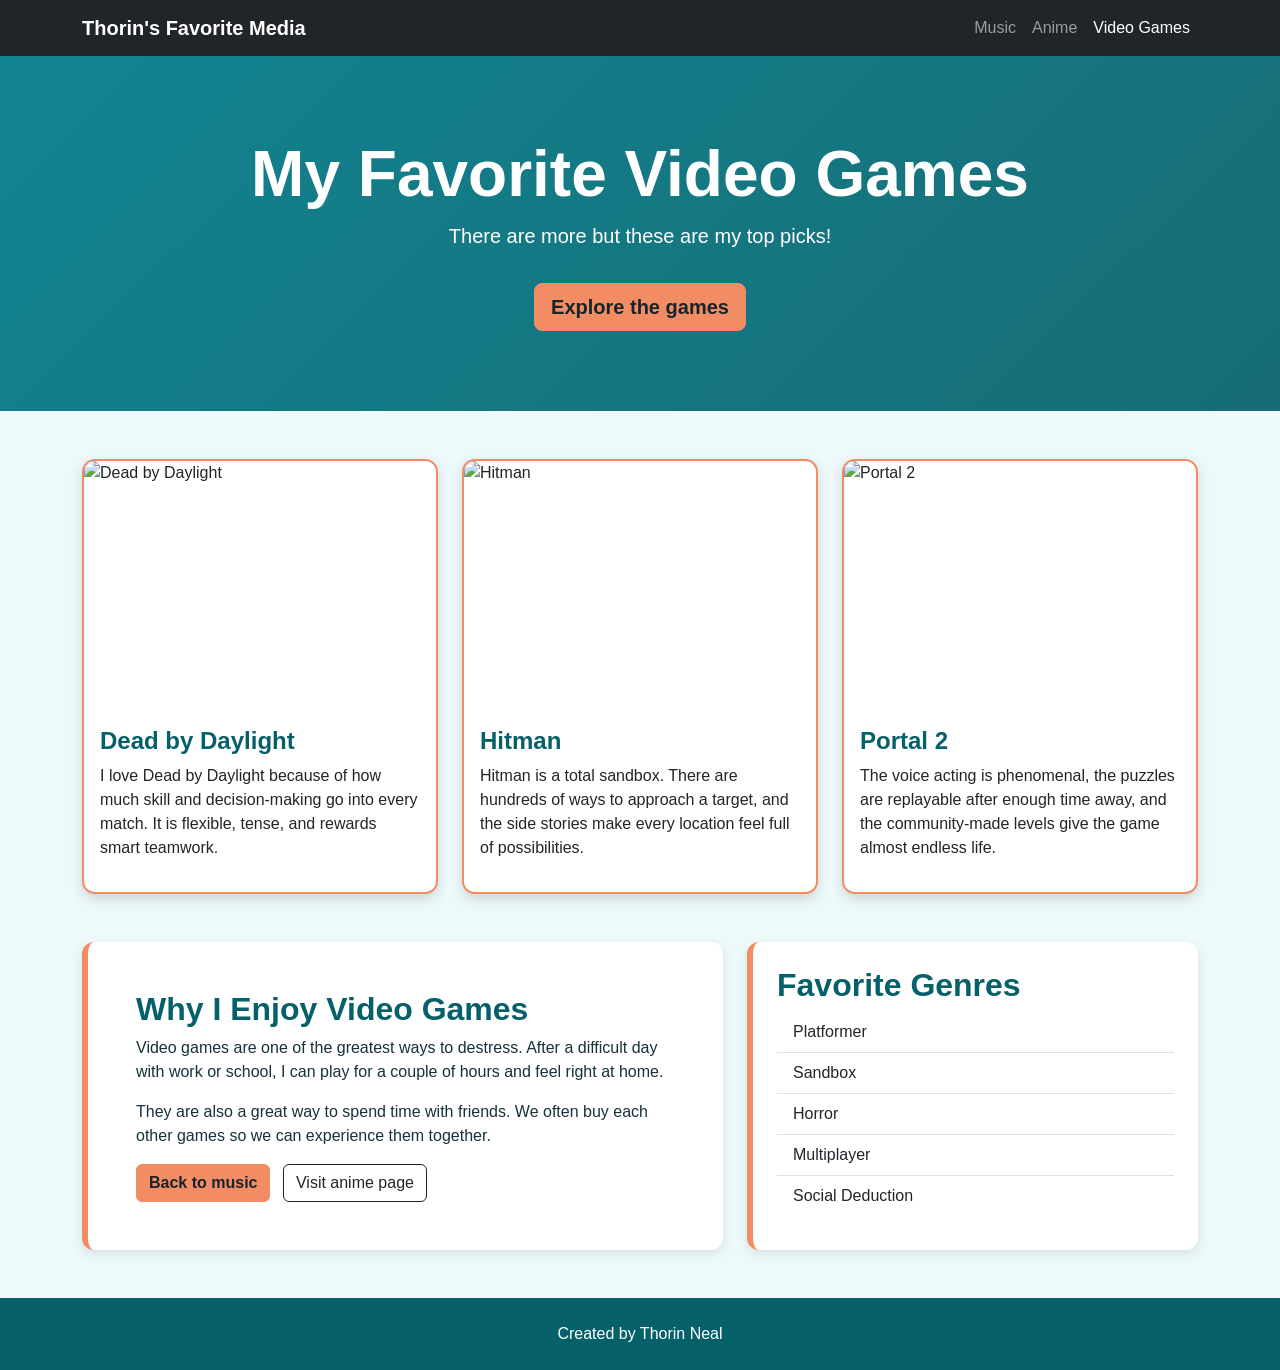
==== games.html @ f08ede9e "Add files via upload" ====
<!DOCTYPE html>
<html lang="en">
  <head>
    <meta charset="UTF-8" />
    <meta
      name="viewport"
      content="width=device-width,initial-scale=1"
    />
    <title>Games</title>
    <link
      href="https://cdn.jsdelivr.net/npm/bootstrap@5.3.3/dist/css/bootstrap.min.css"
      rel="stylesheet"
    />
    <link rel="stylesheet" href="styles.css" />
  </head>

  <body>
    <nav class="navbar navbar-expand-lg navbar-dark bg-dark sticky-top">
      <div class="container">
        <a class="navbar-brand" href="index.html">
          Thorin's Favorite Media
        </a>

        <button
          class="navbar-toggler"
          type="button"
          data-bs-toggle="collapse"
          data-bs-target="#mainNav"
        >
          <span class="navbar-toggler-icon"></span>
        </button>

        <div class="collapse navbar-collapse" id="mainNav">
          <div class="navbar-nav ms-auto">
            <a class="nav-link" href="index.html">Music</a>
            <a class="nav-link" href="anime.html">Anime</a>
            <a class="nav-link active" href="games.html">
              Video Games
            </a>
          </div>
        </div>
      </div>
    </nav>

    <header class="hero text-center">
      <div class="container">
        <h1 class="display-3">My Favorite Video Games</h1>

        <p class="lead">
          There are more but these are my top picks!
        </p>

        <a class="btn btn-accent btn-lg mt-3" href="#cards">
          Explore the games
        </a>
      </div>
    </header>

    <main class="container py-5" id="cards">
      <div class="row g-4 mb-5">
        <div class="col-md-4">
          <article class="card media-card">
            <img
              src="https://shared.fastly.steamstatic.com/store_item_assets/steam/apps/381210/header.jpg"
              alt="Dead by Daylight"
            />

            <div class="card-body">
              <h2 class="card-title h4">Dead by Daylight</h2>

              <p>
                I love Dead by Daylight because of how much skill and
                decision-making go into every match. It is flexible, tense, and
                rewards smart teamwork.
              </p>
            </div>
          </article>
        </div>

        <div class="col-md-4">
          <article class="card media-card">
            <img
              src="https://shared.fastly.steamstatic.com/store_item_assets/steam/apps/1659040/header.jpg"
              alt="Hitman"
            />

            <div class="card-body">
              <h2 class="card-title h4">Hitman</h2>

              <p>
                Hitman is a total sandbox. There are hundreds of ways to
                approach a target, and the side stories make every location feel
                full of possibilities.
              </p>
            </div>
          </article>
        </div>

        <div class="col-md-4">
          <article class="card media-card">
            <img
              src="https://shared.fastly.steamstatic.com/store_item_assets/steam/apps/620/header.jpg"
              alt="Portal 2"
            />

            <div class="card-body">
              <h2 class="card-title h4">Portal 2</h2>

              <p>
                The voice acting is phenomenal, the puzzles are replayable after
                enough time away, and the community-made levels give the game
                almost endless life.
              </p>
            </div>
          </article>
        </div>
      </div>

      <div class="row g-4">
        <div class="col-lg-7">
          <section class="about-panel p-4 p-md-5 h-100">
            <h2 class="section-title">
              Why I Enjoy Video Games
            </h2>

            <p>
              Video games are one of the greatest ways to destress. After a
              difficult day with work or school, I can play for a couple of
              hours and feel right at home.
            </p>

            <p>
              They are also a great way to spend time with friends. We often buy
              each other games so we can experience them together.
            </p>

            <a class="btn btn-accent me-2" href="index.html">
              Back to music
            </a>

            <a class="btn btn-outline-dark" href="anime.html">
              Visit anime page
            </a>
          </section>
        </div>

        <div class="col-lg-5">
          <aside class="genre-panel p-4 h-100">
            <h2 class="section-title">Favorite Genres</h2>

            <ul class="list-group list-group-flush">
              <li class="list-group-item">Platformer</li>
              <li class="list-group-item">Sandbox</li>
              <li class="list-group-item">Horror</li>
              <li class="list-group-item">Multiplayer</li>
              <li class="list-group-item">Social Deduction</li>
            </ul>
          </aside>
        </div>
      </div>
    </main>

    <footer class="py-4 text-center">
      Created by Thorin Neal
    </footer>

    <script src="https://cdn.jsdelivr.net/npm/bootstrap@5.3.3/dist/js/bootstrap.bundle.min.js"></script>
  </body>
</html>
---- styles.css ----
:root{--teal:#087f8c;--teal-dark:#05606a;--orange:#f28c65;--cream:#eef9fb;--ink:#16323a}body{background:var(--cream);color:var(--ink);font-family:Arial,Helvetica,sans-serif}.navbar-brand{font-weight:700}.hero{background:linear-gradient(135deg,rgba(8,127,140,.96),rgba(5,96,106,.92));color:#fff;padding:5rem 0}.hero h1,.section-title{font-weight:800}.section-title{color:var(--teal-dark)}.media-card{border:2px solid var(--orange);border-radius:.8rem;box-shadow:0 .35rem .8rem rgba(0,0,0,.14);overflow:hidden;height:100%;background:#fff}.media-card>img{width:100%;height:250px;object-fit:cover}.media-card .card-title{color:var(--teal-dark);font-weight:700}.music-card audio{width:100%}.about-panel,.genre-panel{background:#fff;border-left:6px solid var(--orange);border-radius:.75rem;box-shadow:0 .25rem .7rem rgba(0,0,0,.1)}.btn-accent{background:var(--orange);border-color:var(--orange);color:#17242a;font-weight:700}.btn-accent:hover{background:#e87b50;border-color:#e87b50;color:#17242a}footer{background:var(--teal-dark);color:#fff}.gif-image{width:100%;height:auto!important;max-height:330px;object-fit:contain!important;background:#f8f9fa}@media(max-width:767px){.hero{padding:3rem 0}.media-card>img{height:220px}}
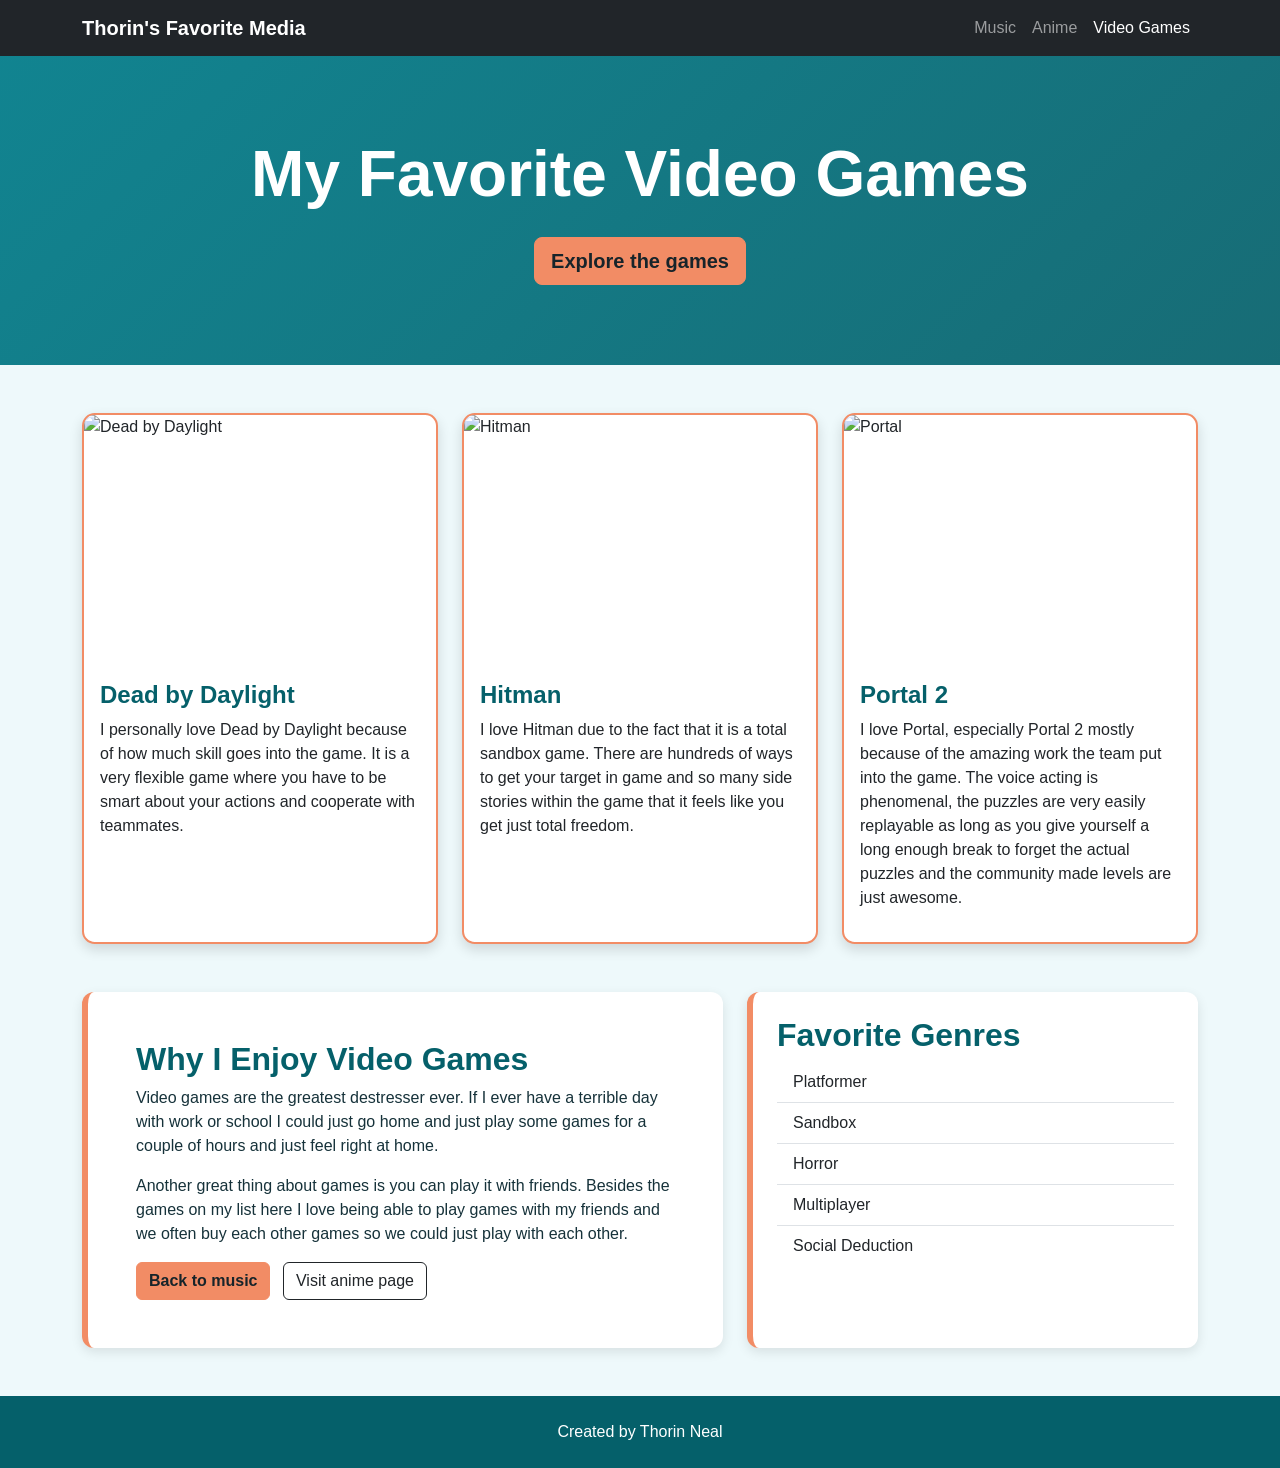
==== commit a4310515: "Add files via upload" ====
--- a/games.html
+++ b/games.html
@@ -4,9 +4,10 @@
     <meta charset="UTF-8" />
     <meta
       name="viewport"
-      content="width=device-width,initial-scale=1"
+      content="width=device-width, initial-scale=1"
     />
     <title>Games</title>
+
     <link
       href="https://cdn.jsdelivr.net/npm/bootstrap@5.3.3/dist/css/bootstrap.min.css"
       rel="stylesheet"
@@ -46,10 +47,6 @@
       <div class="container">
         <h1 class="display-3">My Favorite Video Games</h1>
 
-        <p class="lead">
-          There are more but these are my top picks!
-        </p>
-
         <a class="btn btn-accent btn-lg mt-3" href="#cards">
           Explore the games
         </a>
@@ -61,7 +58,7 @@
         <div class="col-md-4">
           <article class="card media-card">
             <img
-              src="https://shared.fastly.steamstatic.com/store_item_assets/steam/apps/381210/header.jpg"
+              src="dbd.jpg"
               alt="Dead by Daylight"
             />
 
@@ -69,9 +66,9 @@
               <h2 class="card-title h4">Dead by Daylight</h2>
 
               <p>
-                I love Dead by Daylight because of how much skill and
-                decision-making go into every match. It is flexible, tense, and
-                rewards smart teamwork.
+                I personally love Dead by Daylight because of how much skill
+                goes into the game. It is a very flexible game where you have
+                to be smart about your actions and cooperate with teammates.
               </p>
             </div>
           </article>
@@ -80,7 +77,7 @@
         <div class="col-md-4">
           <article class="card media-card">
             <img
-              src="https://shared.fastly.steamstatic.com/store_item_assets/steam/apps/1659040/header.jpg"
+              src="hitman.jpg"
               alt="Hitman"
             />
 
@@ -88,9 +85,10 @@
               <h2 class="card-title h4">Hitman</h2>
 
               <p>
-                Hitman is a total sandbox. There are hundreds of ways to
-                approach a target, and the side stories make every location feel
-                full of possibilities.
+                I love Hitman due to the fact that it is a total sandbox game.
+                There are hundreds of ways to get your target in game and so
+                many side stories within the game that it feels like you get
+                just total freedom.
               </p>
             </div>
           </article>
@@ -99,17 +97,19 @@
         <div class="col-md-4">
           <article class="card media-card">
             <img
-              src="https://shared.fastly.steamstatic.com/store_item_assets/steam/apps/620/header.jpg"
-              alt="Portal 2"
+              src="portal.jpg"
+              alt="Portal"
             />
 
             <div class="card-body">
               <h2 class="card-title h4">Portal 2</h2>
 
               <p>
-                The voice acting is phenomenal, the puzzles are replayable after
-                enough time away, and the community-made levels give the game
-                almost endless life.
+                I love Portal, especially Portal 2 mostly because of the
+                amazing work the team put into the game. The voice acting is
+                phenomenal, the puzzles are very easily replayable as long as
+                you give yourself a long enough break to forget the actual
+                puzzles and the community made levels are just awesome.
               </p>
             </div>
           </article>
@@ -124,14 +124,17 @@
             </h2>
 
             <p>
-              Video games are one of the greatest ways to destress. After a
-              difficult day with work or school, I can play for a couple of
-              hours and feel right at home.
+              Video games are the greatest destresser ever. If I ever have a
+              terrible day with work or school I could just go home and just
+              play some games for a couple of hours and just feel right at
+              home.
             </p>
 
             <p>
-              They are also a great way to spend time with friends. We often buy
-              each other games so we can experience them together.
+              Another great thing about games is you can play it with friends.
+              Besides the games on my list here I love being able to play games
+              with my friends and we often buy each other games so we could just
+              play with each other.
             </p>
 
             <a class="btn btn-accent me-2" href="index.html">
